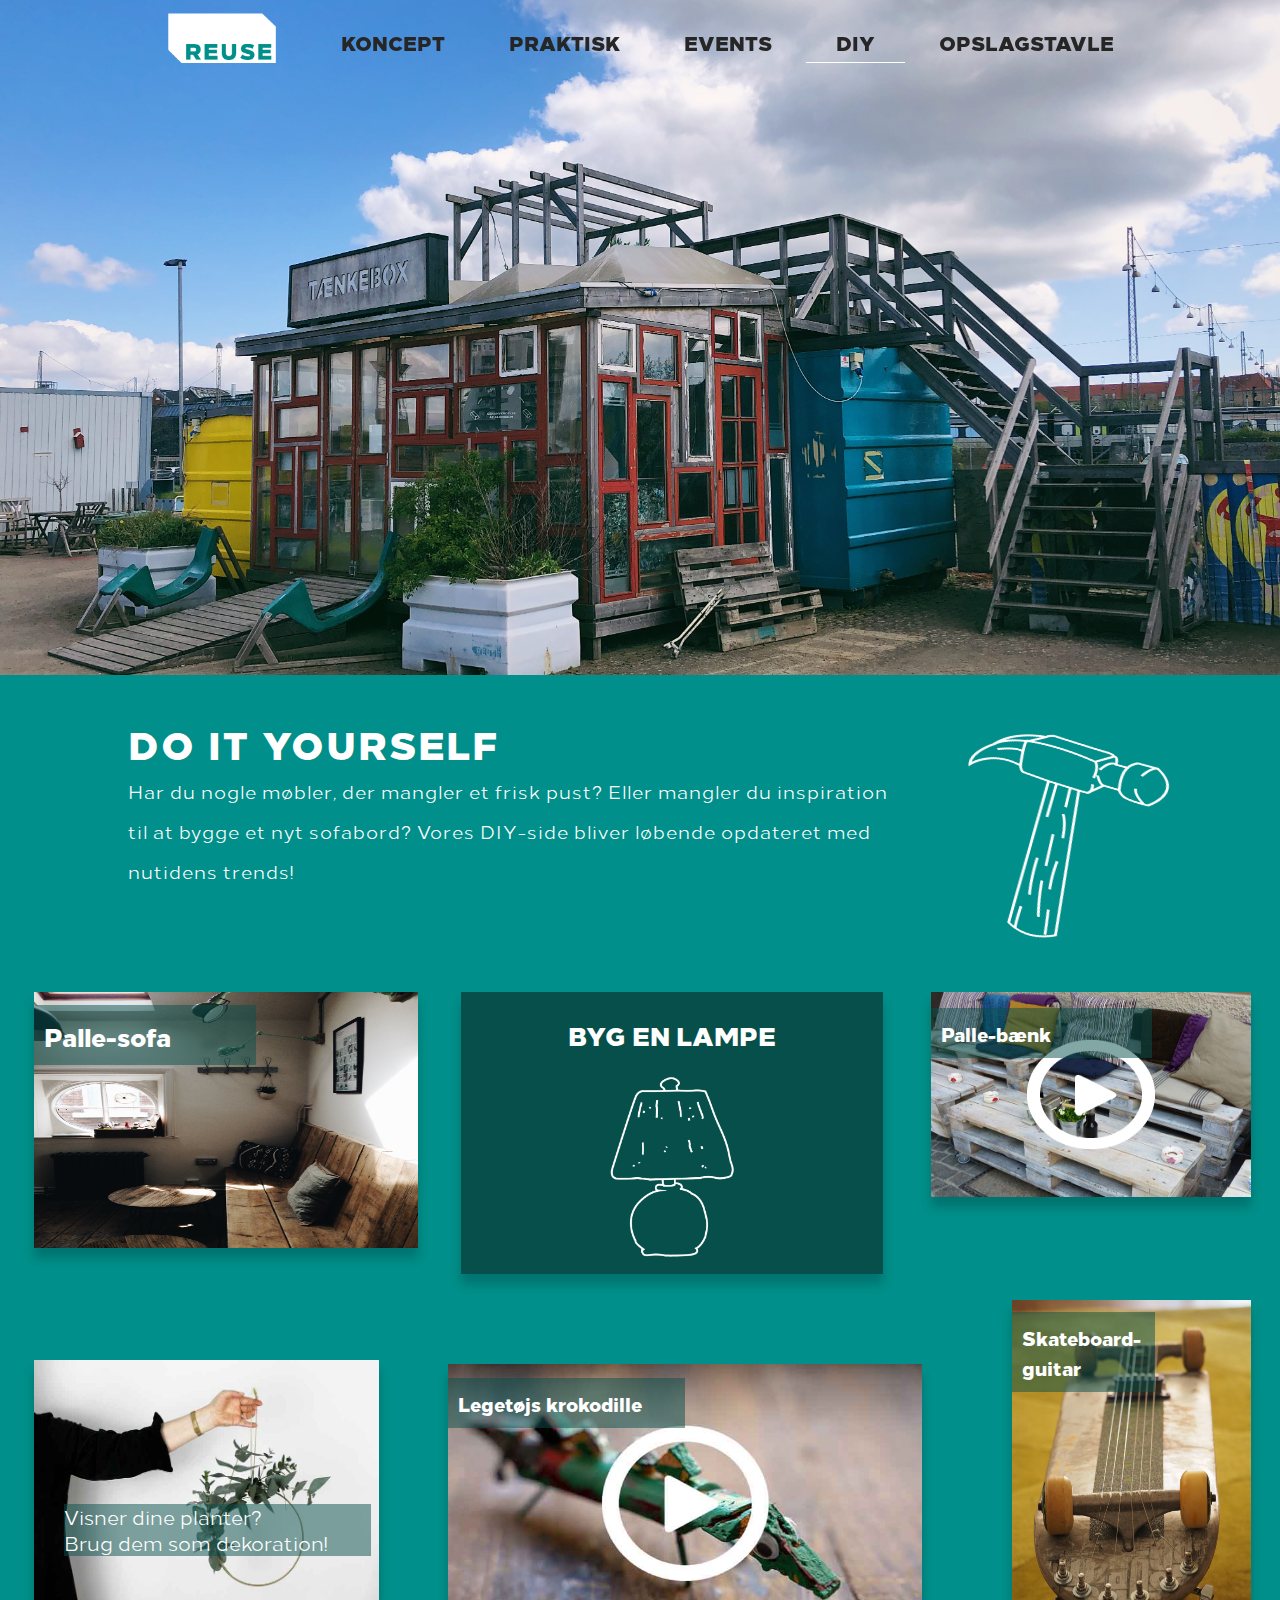
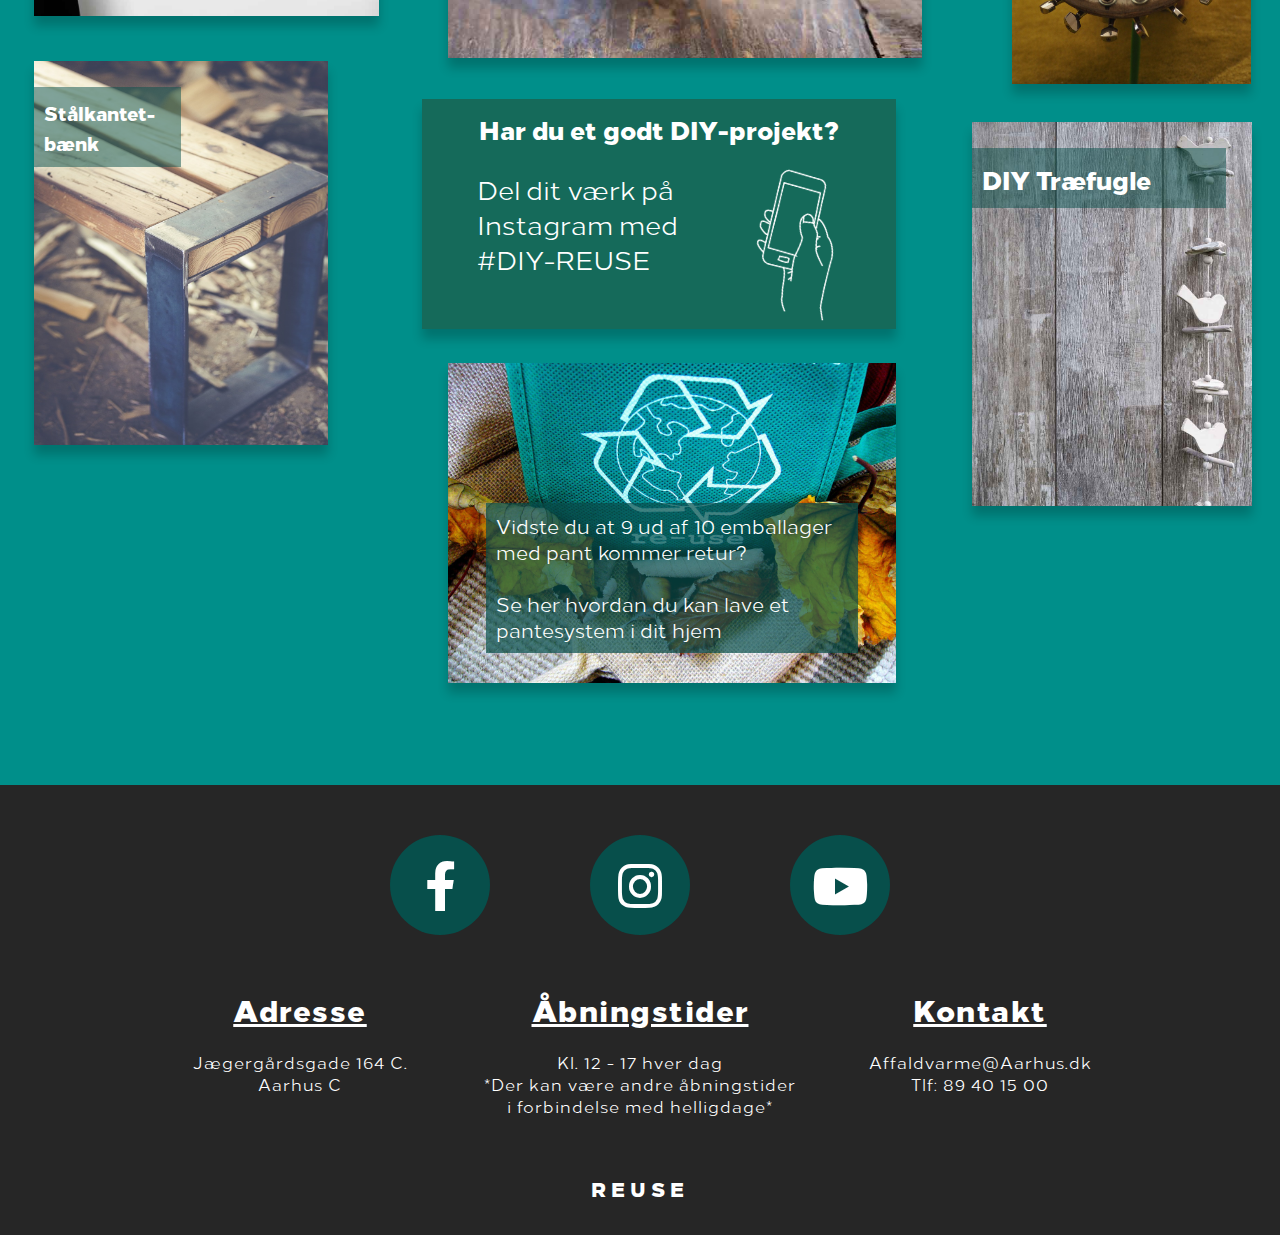
==== diy.html @ d983aa53 "Update" ====
<!DOCTYPE html>
<html lang="en">

<head>
    <meta charset="UTF-8">
    <meta name="viewport" content="width=device-width, initial-scale=1.0">
    <meta name="description" content="Her på siden giver vi dig tips og tricks til, hvordan du kan blive bedre til at genanvende, genbruge og affaldshåndtere.">
    <title>REUSE - Do It Yourself</title>
    <link rel="shortcut icon" href="Billeder/favicon.png" type="image/x-icon">
    <link rel="icon" href="Billeder/favicon.png" type="image/x-icon">
    <link rel="stylesheet" href="CSS/diy-design.css">
    <link rel="stylesheet" href="https://use.fontawesome.com/releases/v5.7.2/css/all.css">
    <script src="https://code.jquery.com/jquery-3.4.1.min.js"></script>
    <script src="Javascript/Javascript.js"></script>
</head>

<body>

    <div class="topnav">
        <a href="index.html" class="active"><img src="Billeder/logo-uden-baggrund.png" alt="REUSE logo"></a>
        <div id="myLinks">
            <a href="koncept.html" style="border-top: 1px solid #fff">Koncept</a>
            <a href="praktisk.html">Praktisk</a>
            <a href="faq.html">FAQ</a>
            <a href="events.html">Events</a>
            <a href="diy.html">DIY</a>
            <a href="opslagstavle.html">Opslagstavle</a>
        </div>
        <a href="javascript:void(0);" class="icon" onclick="myFunction()">
            <i class="fa fa-bars"></i>
        </a>
    </div>

    <div class="section1"></div>

    <header>

        <!------------------------------------Navigationsbar------------------------------------->

        <nav>
            <ul>
                <li><a href="index.html"><img class="lille_logo" src="Billeder/logo-uden-baggrund.png" alt="REUSE logo"></a></li>
                <li><a href="koncept.html" class="tt">Koncept</a>
                <li><a href="praktisk.html" class="tt">Praktisk</a>
                    <ul>
                        <li><a href="praktisk.html">INFORMATION</a></li>
                        <li><a href="faq.html">FAQ</a></li>

                    </ul>
                </li>
                <li><a href="events.html" class="tt">Events</a></li>
                <li><a href="diy.html" class="tt active">DIY</a></li>
                <li><a href="opslagstavle.html" class="tt">Opslagstavle</a></li>
            </ul>
        </nav>
        <!--------------------------------Navigationsbar slut------------------------------------->

    </header>

    <!--------------------------------------- DIY Intro tekst-------------------------------->
    <div class="DIY">
        <div class="DIY_tekst">

            <h1>DO IT YOURSELF</h1>
            <p class="mbt">Har du nogle møbler, der mangler et frisk pust? Eller mangler du inspiration til at bygge et nyt sofabord?
                Vores DIY-side bliver løbende opdateret med nutidens trends!
            </p>
            <br>
            <br>
        </div>
        <img class="hammer-image" src="Billeder/hammer.png" alt="hammer">
    </div>

    <!----------- DIY grid indhold -------->
    <main class="indhold">
        <!-------- sektion 1 / Palle-sofa --------->
        <div class="sek1 plante-div">
            <p class="sofa-t">Palle-sofa</p>
        </div>
        <img class="sek1 skygge" src="Billeder/stue.jpg" alt="Stue med palle-sofa">
        <!------------ sektion 2 / Byg din egen lampe  -------->
        <div class="sek2 skygge">
            <h2 class="lampe">BYG EN LAMPE</h2>
            <img src="Billeder/lampe.png" class="lb" alt="Klik her og læs mere om, hvordan du kan bygge en lampe">
        </div>
        <!---------------- sektion 3 / Palle-bænk -------------------->
        <div class="sek3 plante-div">
            <p class="ude-t">Palle-bænk</p>
        </div>
        <img class="sek3 skygge" src="Billeder/paller-play.jpg" alt="Udendørsbænk af paller">
        <!------------ sektion 4 / Plante dekoration ----------->
        <div class="sek4 plante-div">
            <p class="plante-t">Visner dine planter? <br>
                Brug dem som dekoration!</p>
        </div>
        <img class="sek4 skygge" src="Billeder/planter.jpg" alt="Plantedekoration">
        <!--------------- sektion 5 / Krokdille legetøj ------------>
        <div class="sek5 plante-div">
            <p class="krok-t">Legetøjs krokodille</p>
        </div>
        <img class="sek5 skygge" src="Billeder/krokodille.jpg" alt="Legetøjskrokodille">
        <!-------------- sektion 6 / Skateboard-guitar -------------->
        <div class="plante-div sek6">
            <p class="skate-t">Skateboard-guitar</p>
        </div>
        <img class="sek6 skygge" src="Billeder/skateboard.jpg" alt="Skateboard-guitar">
        <!-------------- sektion 7 / Bænk med stålkant  ----------------->
        <div class="plante-div sek7">
            <p class="baenk-t">Stålkantet-bænk</p>
        </div>
        <img class="sek7 skygge" src="Billeder/baenk.jpg" alt="Bænk med stålkanter">
        <!-------------- sektion 8 / Instagram reklame --------------->
        <div class="sek8 skygge">
            <h3 class="mb_overskrift">Har du et godt DIY-projekt?</h3>
            <p class="mb-t">Del dit værk på<br> Instagram med <br> #DIY-REUSE</p>
            <img src="Billeder/mobil.png" class="mb" alt="Mobiltelefon">
        </div>

        <!-------------------------------- Sektion 9/DIY træfugle --------------------------------->

        <div class="sek9 plante-div">
            <p class="fugle-t">DIY Træfugle</p>
        </div>
        <img class="sek9 skygge" src="Billeder/fugle.jpg" alt="Træfugle">

        <!------------------------------------------ Sektion 10 ----------------------------------->

        <!-------------------- Sektion 11/Trick til bedre affaldssortering ------------------------>
        <div class="sek11 plante-div">
            <p class="recycle-t">Vidste du at 9 ud af 10 emballager med pant kommer retur?<br> <br>
                Se her hvordan du kan lave et pantesystem i dit hjem</p>
        </div>
        <img class="sek11 skygge" src="Billeder/recycle-billede.jpg" alt="Recycle billede">

        <!------------------------------------------ Sektion 12 ----------------------------------->

    </main>


    <!-----------------------------------------Footer------------------------------------->

    <footer>

        <div class="some">
            <div>
                <a href="https://www.facebook.com/ReUseAarhus/"><i class="fab fa-facebook-f"></i></a>
            </div>

            <div>
                <a href="https://www.instagram.com/explore/locations/720612896/reuse-aarhus/"><i class="fab fa-instagram"></i></a>
            </div>

            <div>
                <a href="https://www.youtube.com/user/aakvideosite"><i class="fab fa-youtube"></i></a>
            </div>
        </div>

        <div class="info">
            <div>
                <h2>Adresse</h2>
                <p>Jægergårdsgade 164 C.</p>
                <p>Aarhus C</p>
            </div>
            <div>
                <h2>Åbningstider</h2>
                <p>Kl. 12 - 17 hver dag</p>
                <p>*Der kan være andre åbningstider i forbindelse med helligdage*</p>
            </div>
            <div>
                <h2>Kontakt</h2>
                <p>Affaldvarme@Aarhus.dk</p>
                <p>Tlf: 89 40 15 00</p>
            </div>

        </div>

        <div class="copyright">
            <p>REUSE</p>
        </div>

    </footer>

    <!-----------------------------------Footer slut------------------------------------->

</body>

</html>
---- CSS/diy-design.css ----
* {
    margin: 0;
    padding: 0;
}


@font-face {
    font-family: 'Overskrift';
    src: url('../Fonts/Loew-Heavy.otf') format('opentype');
}

@font-face {
    font-family: 'Tekst';
    src: url('../Fonts/Loew-Regular.otf') format('opentype');
}

/* Keyframes */

@keyframes fadein {
    from {
        opacity: 0;
    }

    to {
        opacity: 1;
    }
}

@-moz-keyframes fadein {

    /* Firefox */
    from {
        opacity: 0;
    }

    to {
        opacity: 1;
    }
}

@-webkit-keyframes fadein {

    /* Safari and Chrome */
    from {
        opacity: 0;
    }

    to {
        opacity: 1;
    }
}

@-o-keyframes fadein {

    /* Opera */
    from {
        opacity: 0;
    }

    to {
        opacity: 1;
    }
}

body {
    height: 100%;
    max-width: 100%;
}

/*------------- Navigations styling slut ----------------- */

.topnav {
    overflow: hidden;
    background-color: rgba(0, 0, 0, .8);
    position: fixed;
    display: none;
    width: 100%;
    top: 0;
    left: 0;
}

.topnav a img {
    width: 120px;
}

.topnav #myLinks {
    display: none;
    text-transform: uppercase;
}

.topnav #myLinks a {
    text-align: center;
    padding: 15px;
    border-bottom: 1px solid #fff;
}

.topnav a {
    color: white;
    padding: 10px 16px;
    text-decoration: none;
    font-size: 20px;
    display: block;
    font-family: overskrift;
}

.topnav a.icon {
    display: block;
    position: absolute;
    font-size: 40px;
    right: 0;
    top: 0;
    border-bottom: none;
}

.topnav div a:hover {
    background-color: #074f4b;
}

.active {
    background-color: rgba(0, 0, 0, .0);
    color: white;
}

nav {
    position: fixed;
    justify-content: center;
    display: flex;
    top: 0;
    left: 0;
    width: 100%;
    transition: .8s;
    z-index: 999999;

    animation: fadein 2s;
    -moz-animation: fadein 2s;
    /* Firefox */
    -webkit-animation: fadein 2s;
    /* Safari and Chrome */
    -o-animation: fadein 2s;
    /* Opera */
}

/*------------- Navigations styling slut ----------------- */

/*------------- Navigations styling med scroll effekt ----------------- */

nav.menu_baggrund {
    background: rgba(0, 0, 0, .8);
    padding: 5px 0px;
}


nav.menu_baggrund ul li a {
    color: white;
}

nav ul {

    display: flex;
    flex-wrap: wrap;
}

nav ul li {
    list-style: none;
    padding: 2px;
}

nav ul li .tt {
    font-size: 20px;
    line-height: 80px;
    color: #262626;
    padding: 5px 30px;
    text-decoration: none;
    text-transform: uppercase;
    transition: .5s;
    font-family: Overskrift;
}

nav ul li img {
    line-height: 20px;
}

nav.menu_baggrund nav ul li a {
    color: #fff;
}

nav ul li .tt.active {
    border-bottom: 1px solid #fff;
}

nav ul li .tt:hover {

    color: #fff;
    background: rgba(0, 0, 0, .8);
    transition: 1s;
    border-radius: 0px 15px 0px 15px;
}

nav.menu_baggrund ul li .tt.active,
nav.menu_baggrund ul li .tt:hover {
    color: #fff;
    background: #008f8a;
    transition: 1s;
    border-radius: 0px 15px 0px 15px;
    border: 1px solid #fff;
}

nav.menu_baggrund ul li img {
    margin-bottom: -100px;
}

.lille_logo {
    width: 110px;
    padding: 10px 30px;
    transition: 0.8s;

}

.lille_logo:hover {
    cursor: pointer;
    transform: scale(1.05);
}

nav ul li ul {
    position: absolute;
    left: 1%;
    display: none;
    background: rgba(0, 0, 0, .8);
    margin-top: -18px;
    font-size: 12px;
    width: 98.5%;
    color: #fff;
}

nav ul li ul li {
    text-align: center;
    padding: 5px;
    color: #fff;
    transition: 0.5s;
}

nav ul li ul li a {
    color: #fff;
    font-family: Overskrift;
    text-decoration: none;
    display: block;
}

nav ul li:hover > ul,
nav ul li ul:hover {
    position: relative;
    display: block;
    color: #fff;
}

nav ul li ul li:hover {
    background-color: rgba(0, 0, 0, .5);
}

nav.menu_baggrund ul li ul {
    background-color: rgb(0, 143, 138);
    left: 1%;
    margin-top: -18px;
    font-size: 15px;
    width: 98.5%;
    color: #fff;
}

nav.menu_baggrund ul li ul li:hover {
    background-color: rgba(0, 0, 0, .5);
}

/*------------- Navigations styling med scroll effekt slut----------------- */

/*---------------------Indhold------------------------*/

body {
    overflow-x: hidden;
}

.section1 {
    background: url(../Billeder/taenke-boks.JPG);
    background-repeat: no-repeat;
    background-size: cover;
    background-position: 50% 30%;
    width: 100%;
    height: 75vh;
}

h1 {
    font-family: Overskrift;
    color: white;
    font-size: 4vw;
    margin-top: 5%;
}

h2 {
    font-family: Overskrift;
}

.hammer-image {
    position: absolute;
    z-index: 300;
    width: 200px;
    height: 200px;
    right: 10%;
    top: 20%;
    transform: rotate(15deg);
}

.DIY {
    width: 100%;
    z-index: 1000;
    padding-bottom: 5%;
    position: relative;
    background-color: #008f8a;
    overflow: hidden;

}

.DIY_tekst {
    position: relative;
    max-width: 60%;
    top: 10%;
    left: 10%;
}

.DIY h1 {
    color: #fff;
    font-family: overskrift;
    font-size: 3vw;
    letter-spacing: 2px;
}

.DIY p {
    color: #fff;
    letter-spacing: 1px;
    font-size: 18px;
    font-family: Tekst;
    line-height: 40px;
}

/*--------------------------GRID INDHOLD ----------------------*/

.indhold {
    display: grid;
    grid-template-rows: auto auto auto auto;
    grid-template-columns: 1fr 1fr 1fr;
    grid-template-areas:
        "sek1 sek2 sek3"
        "sek4 sek5 sek6"
        "sek7 sek8 sek9"
        "sek10 sek11 sek12";
    width: 100%;
    background-color: #008f8a;
}

.sek1:hover {
    transform: scale(1.02);
}

.sek2:hover {
    transform: scale(1.02);
}

.sek3:hover {
    transform: scale(1.02);
}

.sek4:hover {
    transform: scale(1.02);
}

.sek5:hover {
    transform: scale(1.02);
}

.sek6:hover {
    transform: scale(1.02);
}

.sek7:hover {
    transform: scale(1.02);
}

.sek8:hover {
    transform: scale(1.02);
}

.sek9:hover {
    transform: scale(1.02);
}

.sek10:hover {
    transform: scale(1.02);
}

.sek11:hover {
    transform: scale(1.02);
}

.sek12:hover {
    transform: scale(1.02);
}


/* ----------- Sektion 1 / Palle-sofa ----------*/
.sek1 {
    grid-area: sek1;
    width: 30vw;
    max-width: 100%;
    height: 20vw;
    margin-left: 7.5%;
    transition: .5s;
}

/* -------------- Sektion 2 / Byg din egen lampe ------------*/
.sek2 {
    grid-area: sek2;
    width: 33vw;
    max-width: 100%;
    height: 22vw;
    margin-left: 2.5%;
    background-color: #074f4b;
    transition: .5s;
}

.lampe {
    text-align: center;
    color: white;
    margin-top: 5%;
    margin-bottom: 5%;
    font-size: 2vw;
}

.lb {
    display: block;
    width: 10vw;
    max-width: 100%;
    margin: auto;
}

/* -------------- Sektion 3 / Palle-bænk --------------*/
.sek3 {
    grid-area: sek3;
    width: 25vw;
    margin-left: -7.5%;
    max-width: 100%;
    height: 16vw;
    transition: .5s;
}

/* --------------- Sektion 4 / Plante dekoration-------------*/
.sek4 {
    grid-area: sek4;
    width: 27vw;
    max-width: 100%;
    height: 20vw;
    margin-top: 5%;
    margin-left: 7.5%;
    transition: .5s;
}

.plante-div {
    color: white;
    z-index: 800;
    max-width: 100%;
    margin-top: 7vw;
    margin-left: 5vw;
    font-size: 1.5vw;
    font-family: Tekst;
}

.plante-t {
    margin-top: 6vw;
    margin-right: 3vw;
    background-color: rgb(7, 79, 75, 0.5);
    font-size: 1.5vw;
}

/* ------------- Sektion 5 / Krokodille ---------*/
.sek5 {
    grid-area: sek5;
    width: 37vw;
    max-width: 100%;
    height: 23vw;
    margin-top: 5%;
    margin-left: 0;
    transition: .5s;
}

/* --------------- Sektion 6 / Skateboard-guitar ----*/
.sek6 {
    grid-area: sek6;
    width: 18.7vw;
    height: 30vw;
    max-width: 100%;
    margin-top: -10%;
    margin-left: 13.5%;
    transition: .5s;
}

/* ----------- Sektion 7 / Bænk med stålkant --------*/
.sek7 {
    grid-area: sek7;
    width: 23vw;
    max-width: 100%;
    height: 30vw;
    margin-top: -5%;
    margin-left: 7.5%;
    margin-right: 10%;
    transition: .5s;
}

/* ------------- Sektion 8 / Instagram reklame -------*/
.sek8 {
    grid-area: sek8;
    width: 37vw;
    max-width: 100%;
    height: 18vw;
    margin-top: 3%;
    margin-left: -5%;
    background-color: #156A5A;
    transition: .5s;
}

.mb_overskrift {
    font-family: Overskrift;
    text-align: center;
    color: white;
    margin-top: 2%;
    margin-bottom: 5%;
    font-size: 2vw;
}

.mbt {
    font-family: Tekst;
    color: white;
    font-size: 2vw;
    margin-left: 0;
}

.mb-t {
    font-family: Tekst;
    color: white;
    font-size: 2vw;
    margin-left: 11.5%;
}

.mb {
    display: block;
    transform: rotate(15deg);
    width: 7vw;
    max-width: 100%;
    margin-top: -22%;
    margin-left: 70%;
}

/* ------------ Sektion 9 / DIY træfugle ----------*/
.sek9 {
    grid-area: sek9;
    width: 21.9vw;
    max-width: 100%;
    height: 30vw;
    margin-top: 10%;
    margin-left: 3%;
    transition: .5s;
}

.fugle-t {
    margin-top: 2vw;
    margin-left: 0;
    margin-right: 2vw;
    padding: 10px;
    background-color: rgb(7, 79, 75, 0.5);
    font-size: 2vw;
    font-family: Overskrift;
}

/* ----------- Sektion 10 ----------- */
.sek10 {
    grid-area: sek10;
    width: 20vw;
    max-width: 100%;
    height: 20vw;
    margin-left: 5%;
    transition: .5s;
}

/* ------------ Sektion 11 / Tricks til affaldssortering --*/
.sek11 {
    grid-area: sek11;
    width: 35vw;
    max-width: 100%;
    height: 25vw;
    margin-bottom: 20%;
    margin-top: -28%;
    transition: .5s;
}

.recycle-t {
    margin-top: 11vw;
    margin-left: -2vw;
    margin-right: 8vw;
    padding: 10px;
    background-color: rgb(7, 79, 75, 0.7);
    font-size: 1.5vw;
    font-family: Tekst;
}

/*--- Sektioner slut ----*/

.skygge {
    box-shadow: 0 10px 10px rgba(0.2, 0.2, 0.2, 0.2);
}

/* -------- Tekstbokse på billeder ----*/
.sofa-t {
    margin-top: -20%;
    margin-right: 50%;
    margin-left: -7.9%;
    padding: 10px;
    background-color: rgb(7, 79, 75, 0.5);
    font-size: 2vw;
    font-family: Overskrift;
}

.ude-t {
    margin-top: -23%;
    margin-right: 60%;
    margin-left: -29%;
    padding: 10px;
    background-color: rgb(7, 79, 75, 0.5);
    font-size: 1.5vw;
    font-family: Overskrift;
}

.skate-t {
    margin-top: 5%;
    margin-right: 40%;
    margin-left: 0%;
    padding: 10px;
    background-color: rgb(7, 79, 75, 0.5);
    font-size: 1.5vw;
    font-family: Overskrift;
}

.krok-t {
    margin-top: 3%;
    margin-right: 50%;
    margin-left: 0%;
    padding: 10px;
    background-color: rgb(7, 79, 75, 0.5);
    font-size: 1.5vw;
    font-family: Overskrift;
}

.baenk-t {
    margin-top: 2vw;
    margin-right: 50%;
    margin-left: 0%;
    padding: 10px;
    background-color: rgb(7, 79, 75, 0.5);
    font-size: 1.5vw;
    font-family: Overskrift;
}

/* -------- Tekstbokse på billeder slut ----*/


/*-----------------------------FOOTER--------------------------------*/


footer {
    min-height: 450px;
    background-color: #262626;
    color: #fff;
    width: 100%;
    font-family: tekst;
}

.some {
    display: flex;
    flex-wrap: wrap;
    justify-content: center;
}

.some div {
    display: flex;
    background-color: #074f4b;
    border-radius: 50%;
    height: 100px;
    width: 100px;
    justify-content: center;
    margin: 50px;
}

.some a {
    position: relative;
    top: 15%;
    text-decoration: none;
    color: #262626;
    font-size: 50px;
}

.some i {
    color: #fff;
}

.info {
    display: flex;
    flex-wrap: wrap;
    justify-content: center;
    text-align: center;
    padding-bottom: 50px;
}

.info div {
    width: 320px;
    margin-left: 10px;
    margin-right: 10px;
}

.info h2 {
    letter-spacing: 1.5px;
    font-size: 30px;
    font-family: Overskrift;
    margin-bottom: 20px;
    text-decoration: underline;
}

.info p {
    letter-spacing: 1px;
}

.copyright {
    text-align: center;
    font-family: Overskrift;
    font-size: 20px;
    padding: 5px;
    letter-spacing: 5px;
}

/*-------------------------------------------MEDIA QUERY-----------------------------------*/

@media (max-width: 1010px) {

    nav {
        display: none;
    }

    .topnav {
        display: block;
        z-index: 999999;
    }

    .hammer-image {
        position: absolute;
        z-index: 300;
        width: 200px;
        height: 200px;
        right: 5%;
        top: 20%;
        transform: rotate(15deg);
    }
}


/* ------------------- MEDIA QUARIES -----------------*/

/* ------------- Mobil version ------------- */
@media only screen and (max-width: 650px) {

    html {
        overflow-x: hidden;
    }

    .section1 {
        height: 300px;
    }

    .hammer-image {
        display: none;
    }

    .DIY {
        width: 100%;
        z-index: 1000;
        padding-bottom: 0%;
        position: relative;
        background-color: #008f8a;
        overflow: hidden;

    }

    .DIY_tekst {
        position: relative;
        max-width: 100%;
        top: 0%;
        left: 0%;
        padding: 20px;
    }

    .DIY h1 {
        font-family: Overskrift;
        color: white;
        font-size: 5vw;
    }

    .DIY p {
        color: #fff;
        margin-left: 0;
        letter-spacing: 1px;
        font-size: 15px;
        font-family: Tekst;
        text-align: left;
        line-height: 20px;
    }

    .hammer-image {
        position: absolute;
        z-index: 300;
        width: 70px;
        height: 90px;
        right: 15%;
        top: 15%;
        transform: rotate(15deg);
    }

    /* ---------- Grid ----------- */
    .indhold {
        display: grid;
        grid-template-rows: auto auto auto auto auto auto auto auto auto auto auto auto;
        grid-template-columns: 1fr;
        grid-template-areas:
            "sek1"
            "sek2"
            "sek3"
            "sek4"
            "sek5"
            "sek6"
            "sek7"
            "sek8"
            "sek9"
            "sek10"
            "sek11"
            "sek12";
        width: 115%;
        background-color: black;
    }

    /* ------ Sektion 1 / Palle-sofa ------*/
    .sek1 {
        margin-top: 2%;
        margin-left: -10%;
        grid-area: sek1;
        width: 100%;
        height: 300px;
        margin-bottom: 0;
        ;
    }

    .sofa-t {
        margin-top: 8%;
        margin-right: 50%;
        margin-left: 9%;
        padding: 10px;
        background-color: rgb(7, 79, 75, 0.5);
        font-size: 25px;
        font-family: Overskrift;
    }

    .sek2 {
        display: none;
    }

    .ude-t {
        margin-top: 8%;
        margin-right: 50%;
        margin-left: -5%;
        padding: 10px;
        background-color: rgb(7, 79, 75, 0.5);
        font-size: 25px;
        font-family: Overskrift;
    }

    /* -------- Sektion 3 / Udendørs pallebænk ----- */
    .sek3 {
        margin-top: 2%;
        grid-area: sek3;
        width: 100%;
        height: 300px;
    }

    /* --------- Sektion 4 / Plantedekoration ------*/
    .sek4 {
        grid-area: sek4;
        margin-left: -10%;
        width: 110%;
        height: 300px;
        margin-top: 2%;
    }

    .plante-div {
        color: white;
        z-index: 800;
        margin-top: 0vw;
        font-family: Tekst;
    }

    .plante-t {
        margin-top: 8%;
        margin-right: 50%;
        margin-left: 10%;
        padding: 10px;
        background-color: rgb(7, 79, 75, 0.5);
        font-size: 15px;
        font-family: tekst;
    }

    /* ------ Sektion 5 / krokodille ------ */
    .sek5 {
        grid-area: sek5;
        margin-left: 0;
        width: 100%;
        height: 300px;
        margin-top: 2%;
    }

    .krok-t {
        margin-top: 8%;
        margin-right: 60%;
        margin-left: 0;
        padding: 10px;
        background-color: rgb(7, 79, 75, 0.5);
        font-size: 25px;
        font-family: Overskrift;
    }

    /* ------ Sektion 6 / Skateboard-guitar -----*/
    .sek6 {
        grid-area: sek6;
        margin-left: 0;
        width: 100%;
        height: 400px;
        margin-top: 2%;
    }

    .skate-t {
        margin-top: 8%;
        margin-right: 60%;
        margin-left: 0;
        padding: 10px;
        background-color: rgb(7, 79, 75, 0.5);
        font-size: 25px;
        font-family: Overskrift;
    }

    /* ----- Sektion 7 / bænk med stålkant --- */
    .sek7 {
        grid-area: sek7;
        margin-left: 0;
        width: 100%;
        height: 400px;
        margin-top: 2%;
    }

    .baenk-t {
        margin-top: 8%;
        margin-right: 60%;
        margin-left: 0;
        padding: 10px;
        background-color: rgb(7, 79, 75, 0.5);
        font-size: 25px;
        font-family: Overskrift;
    }

    /* -------- Sektion 8 / Instagram reklame -------- */
    .sek8 {
        grid-area: sek8;
        margin-left: 0;
        width: 100%;
        height: 160px;
        margin-top: 2%;
        background-color: #156A5A;
    }

    .mb_overskrift {
        font-family: Overskrift;
        text-align: center;
        color: white;
        margin-top: 2%;
        margin-bottom: 5%;
        margin-right: 14%;
        font-size: 20px;
    }

    .mbt {
        font-family: Tekst;
        color: white;
        font-size: 20px;
        text-align: center;
        margin-left: -25%;
    }

    .mb-t {
        width: 60%;
        font-size: 20px;
        text-align: center;
        margin-right: 220px;
    }

    .mb {
        display: block;
        transform: rotate(15deg);
        width: 60px;
        margin-top: -23vw;
        margin-left: 70%;
    }

    /* -------- Sektion 9 / DIY Træfugle ---------- */
    .sek9 {
        grid-area: sek9;
        margin-left: 0;
        width: 100%;
        height: 400px;
        margin-top: 2%;
    }

    .fugle-t {
        margin-top: 9vw;
        margin-right: 32%;
        padding: 10px;
        background-color: rgb(7, 79, 75, 0.5);
        font-size: 25px;
        font-family: Overskrift;
    }

    /* ---------- Sektion 10 ------ */
    .sek10 {
        grid-area: sek10;
        width: 20vw;
        height: 20vw;
        margin-left: 5%;
    }

    /* -------- Sektion 11 / Affaldssortering ------ */
    .sek11 {
        grid-area: sek11;
        margin-left: -10%;
        width: 110%;
        height: 300px;
        margin-top: 2%;
        margin-bottom: 0;
    }

    .recycle-t {
        margin-top: 9vw;
        margin-right: 8vw;
        margin-left: 13%;
        padding: 10px;
        background-color: rgb(7, 79, 75, 0.7);
        font-size: 15px;
        font-family: Tekst;
    }

    /* --------- Sektion 12 --------- */
    .sek12 {
        grid-area: sek12;
        width: 20vw;
        height: 20vw;
        margin-left: 5%;
    }

    /* ---- Footer ------*/
    .some {
        display: flex;
        flex-wrap: nowrap;
        justify-content: center;
    }

    .some a {
        position: relative;
        top: 0;
        text-decoration: none;
        color: #262626;
        font-size: 35px;
    }

    .some div {
        display: flex;
        background-color: #074f4b;
        border-radius: 50%;
        height: 50px;
        width: 50px;
        justify-content: center;
        margin: 15px;
        margin-top: 80px;

    }

}
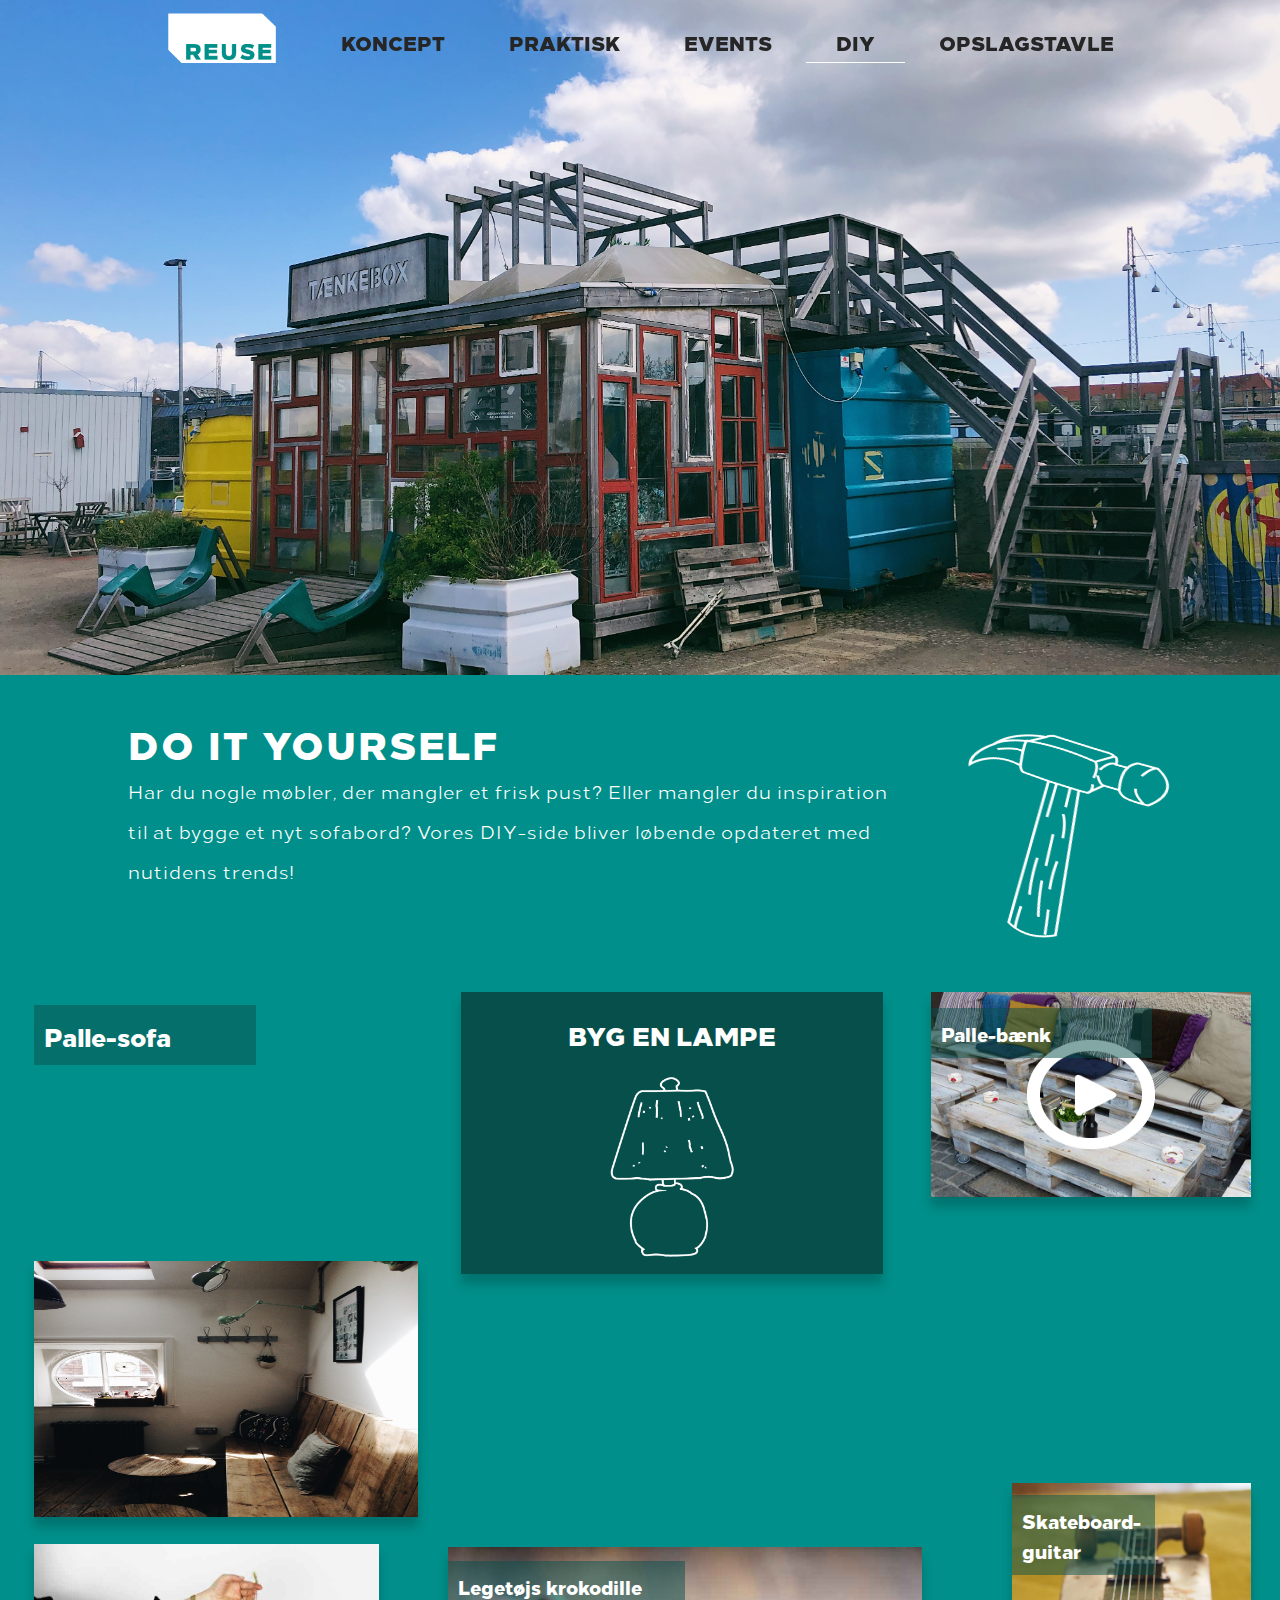
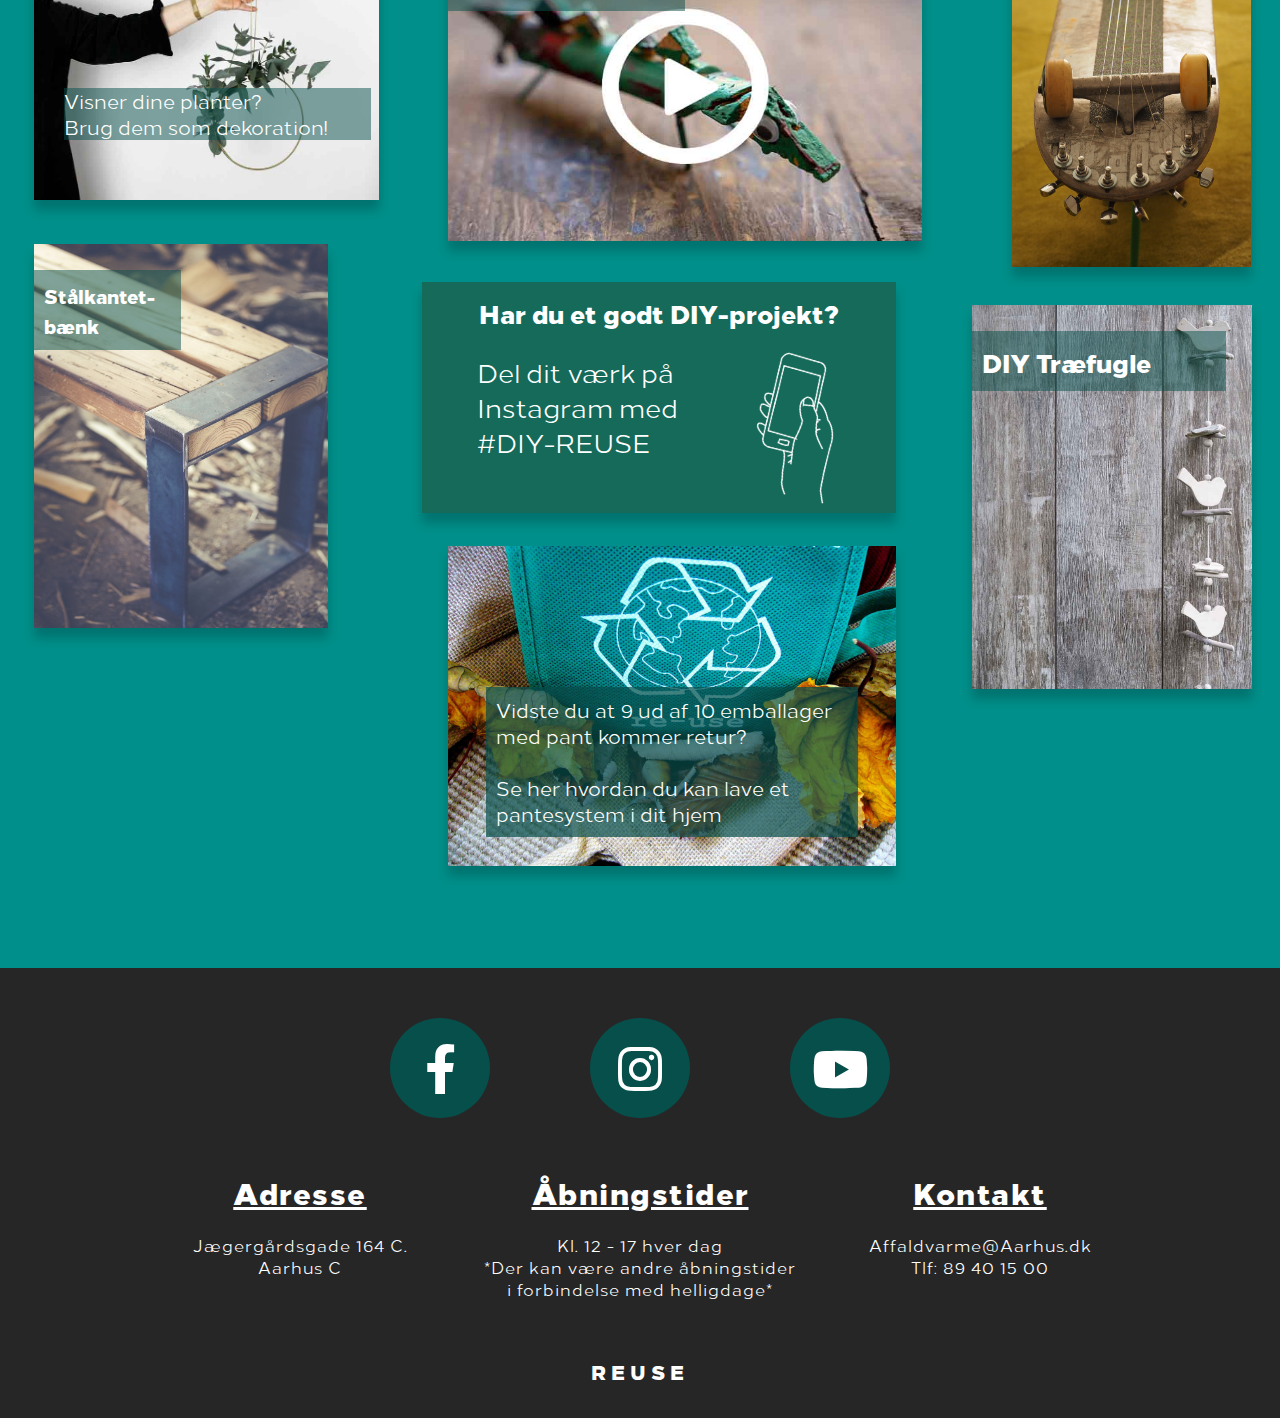
==== commit 2728e312: "DIY-undersider" ====
--- a/diy.html
+++ b/diy.html
@@ -74,10 +74,12 @@
     <!----------- DIY grid indhold -------->
     <main class="indhold">
         <!-------- sektion 1 / Palle-sofa --------->
-        <div class="sek1 plante-div">
+     <a href="pallesofa.html"> <div class="sek1 plante-div">
             <p class="sofa-t">Palle-sofa</p>
-        </div>
+        </div> 
         <img class="sek1 skygge" src="Billeder/stue.jpg" alt="Stue med palle-sofa">
+        </a>
+      
         <!------------ sektion 2 / Byg din egen lampe  -------->
         <div class="sek2 skygge">
             <h2 class="lampe">BYG EN LAMPE</h2>
--- a/CSS/diy-design.css
+++ b/CSS/diy-design.css
@@ -341,7 +341,7 @@
 }
 
 /*--------------------------GRID INDHOLD ----------------------*/
-
+a {text-decoration: none;}
 .indhold {
     display: grid;
     grid-template-rows: auto auto auto auto;
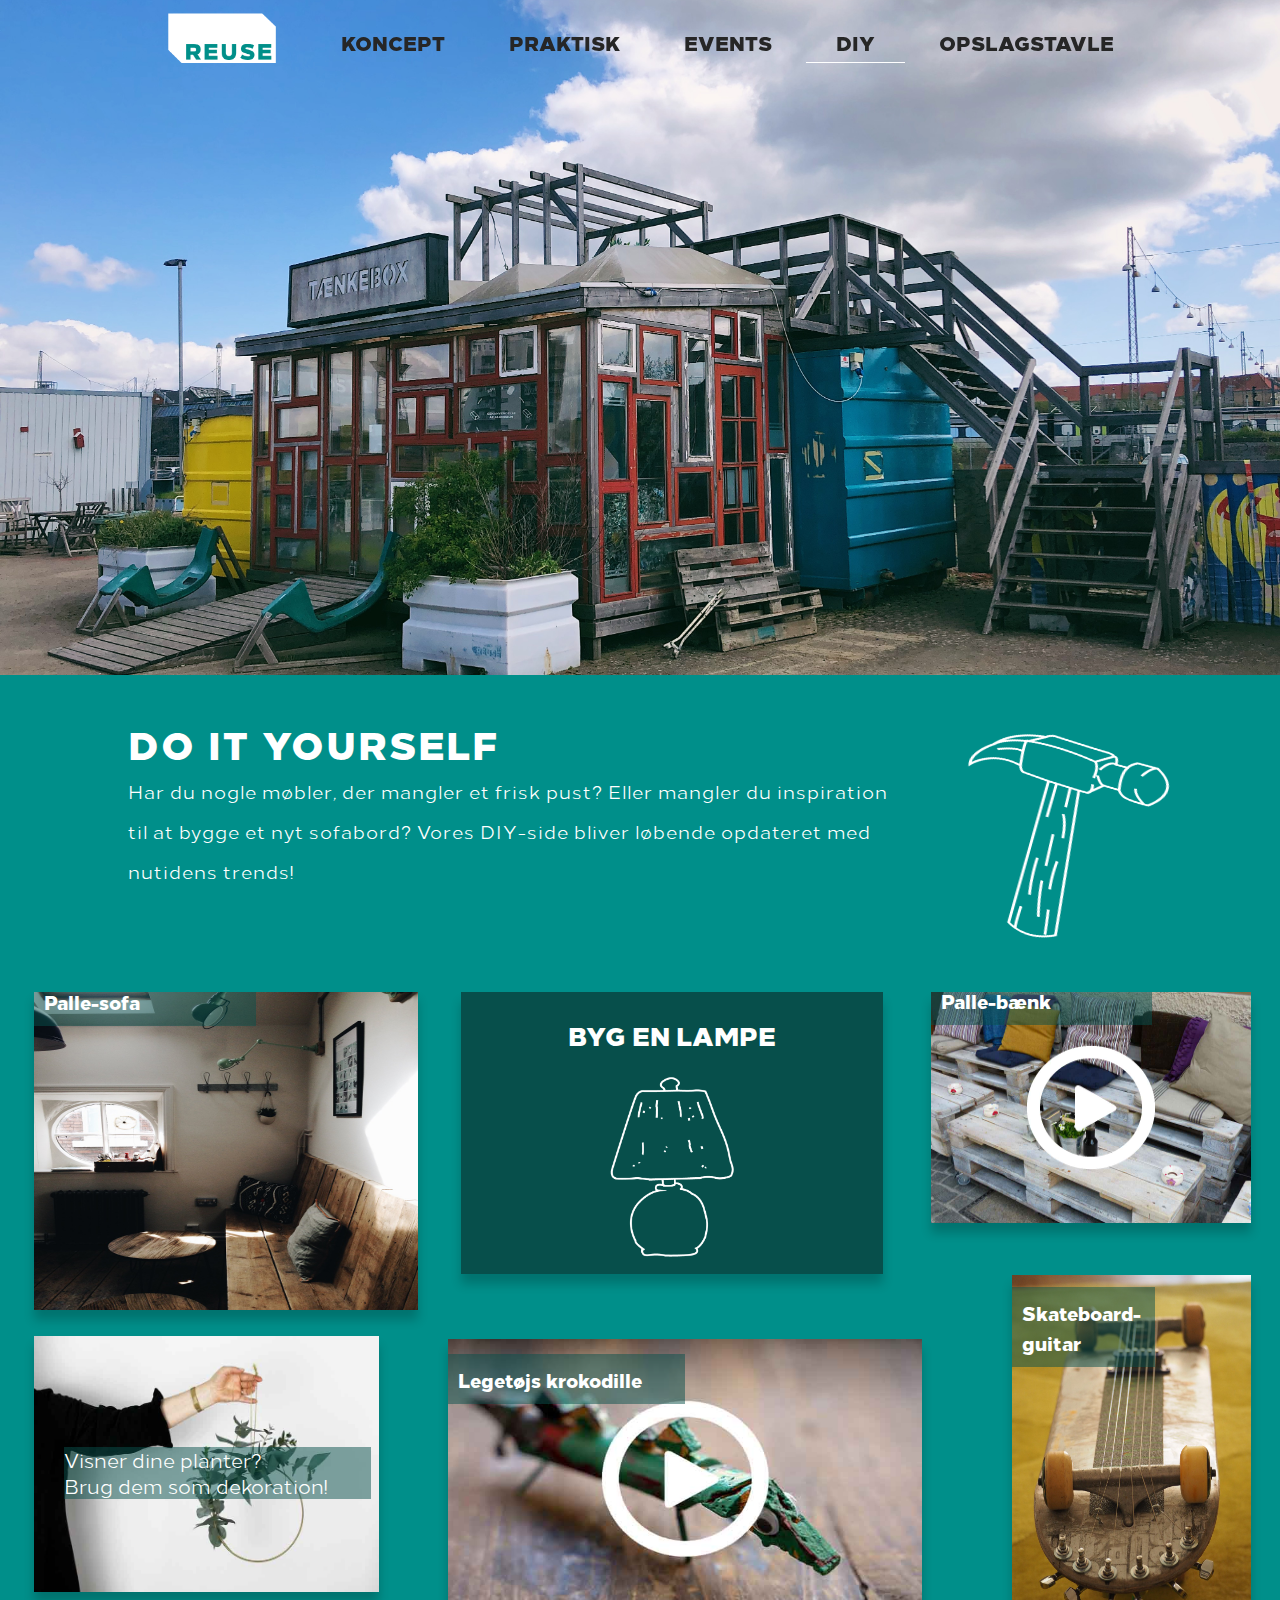
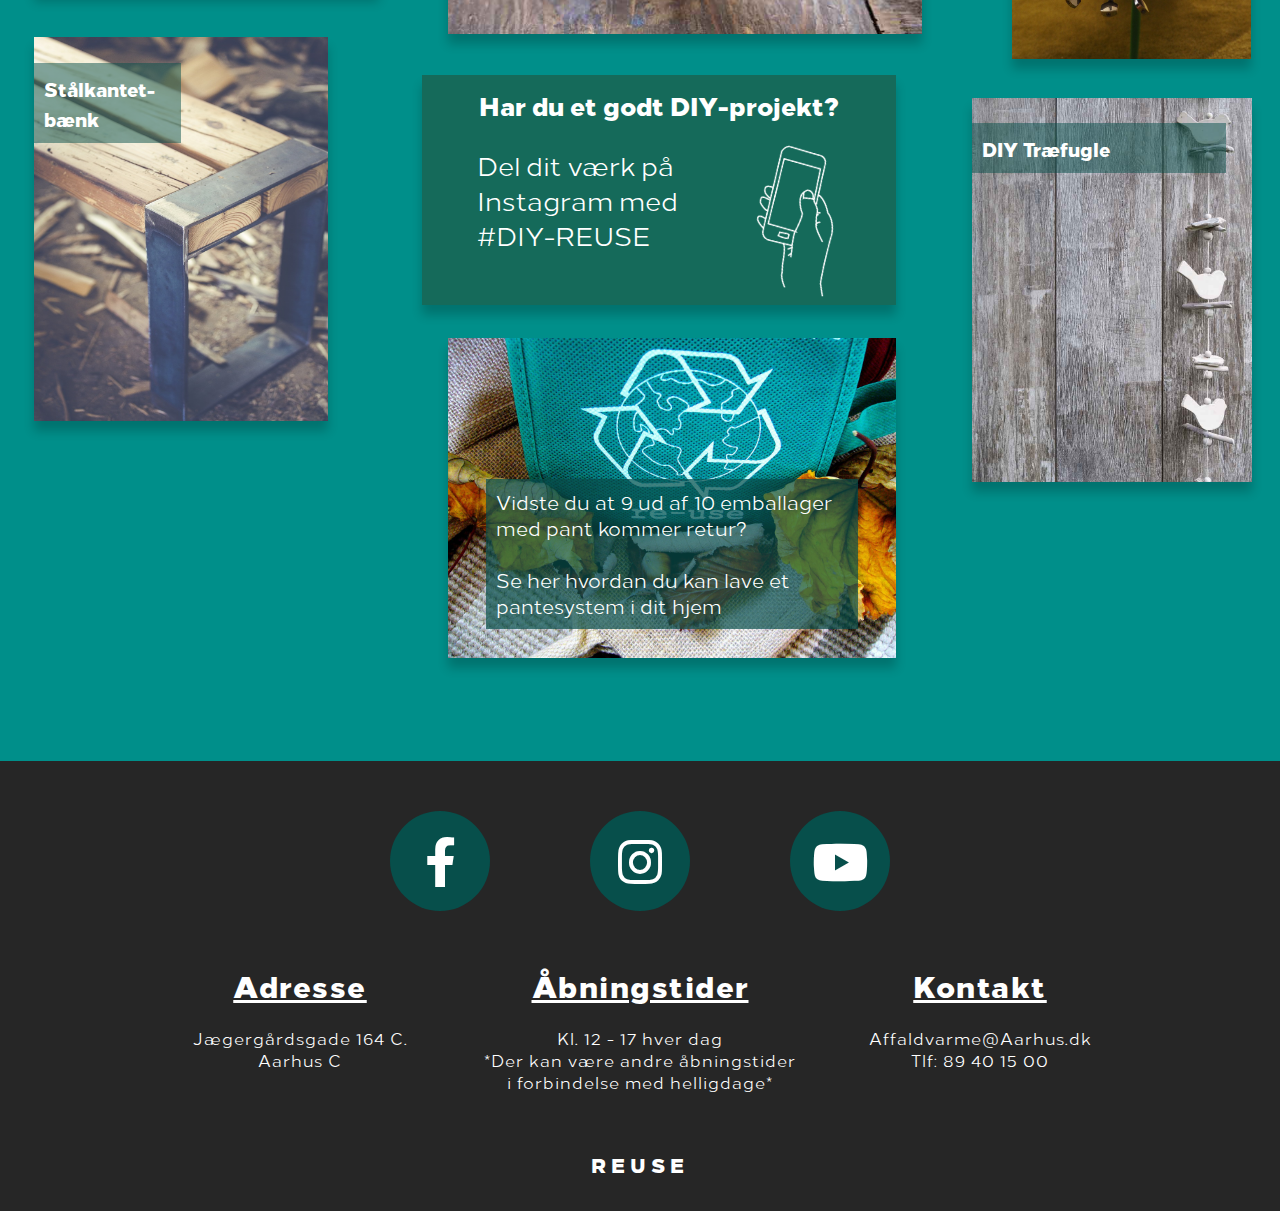
==== commit de46ba98: "kan ikke. DIY. Slut" ====
--- a/diy.html
+++ b/diy.html
@@ -4,7 +4,8 @@
 <head>
     <meta charset="UTF-8">
     <meta name="viewport" content="width=device-width, initial-scale=1.0">
-    <meta name="description" content="Her på siden giver vi dig tips og tricks til, hvordan du kan blive bedre til at genanvende, genbruge og affaldshåndtere.">
+    <meta name="description"
+        content="Her på siden giver vi dig tips og tricks til, hvordan du kan blive bedre til at genanvende, genbruge og affaldshåndtere.">
     <title>REUSE - Do It Yourself</title>
     <link rel="shortcut icon" href="Billeder/favicon.png" type="image/x-icon">
     <link rel="icon" href="Billeder/favicon.png" type="image/x-icon">
@@ -39,7 +40,8 @@
 
         <nav>
             <ul>
-                <li><a href="index.html"><img class="lille_logo" src="Billeder/logo-uden-baggrund.png" alt="REUSE logo"></a></li>
+                <li><a href="index.html"><img class="lille_logo" src="Billeder/logo-uden-baggrund.png"
+                            alt="REUSE logo"></a></li>
                 <li><a href="koncept.html" class="tt">Koncept</a>
                 <li><a href="praktisk.html" class="tt">Praktisk</a>
                     <ul>
@@ -62,7 +64,8 @@
         <div class="DIY_tekst">
 
             <h1>DO IT YOURSELF</h1>
-            <p class="mbt">Har du nogle møbler, der mangler et frisk pust? Eller mangler du inspiration til at bygge et nyt sofabord?
+            <p class="mbt">Har du nogle møbler, der mangler et frisk pust? Eller mangler du inspiration til at bygge et
+                nyt sofabord?
                 Vores DIY-side bliver løbende opdateret med nutidens trends!
             </p>
             <br>
@@ -74,19 +77,24 @@
     <!----------- DIY grid indhold -------->
     <main class="indhold">
         <!-------- sektion 1 / Palle-sofa --------->
-     <a href="pallesofa.html"> <div class="sek1 plante-div">
-            <p class="sofa-t">Palle-sofa</p>
-        </div> 
-        <img class="sek1 skygge" src="Billeder/stue.jpg" alt="Stue med palle-sofa">
+          <a href="pallesofa.html">  <div class="sek1 plante-div">
+                <p class="sofa-t">Palle-sofa</p>
+            </div>
+<img class="sek1 skygge sofastue" src="Billeder/stue.jpg" alt="Stue med palle-sofa"></a>
+      
+
+
+        <!------------ sektion 2 / Byg din egen lampe  -------->
+        <a href="pallesofa.html">
+            <div class="sek2 skygge">
+                <h2 class="lampe">BYG EN LAMPE</h2>
+
+                <img src="Billeder/lampe.png" class="lb" alt="Klik her og læs mere om, hvordan du kan bygge en lampe">
         </a>
+   </div>
+        <!---------------- sektion 3 / Palle-bænk -------------------->
       
-        <!------------ sektion 2 / Byg din egen lampe  -------->
-        <div class="sek2 skygge">
-            <h2 class="lampe">BYG EN LAMPE</h2>
-            <img src="Billeder/lampe.png" class="lb" alt="Klik her og læs mere om, hvordan du kan bygge en lampe">
-        </div>
-        <!---------------- sektion 3 / Palle-bænk -------------------->
-        <div class="sek3 plante-div">
+            <div class="sek3 plante-div">
             <p class="ude-t">Palle-bænk</p>
         </div>
         <img class="sek3 skygge" src="Billeder/paller-play.jpg" alt="Udendørsbænk af paller">
@@ -149,7 +157,8 @@
             </div>
 
             <div>
-                <a href="https://www.instagram.com/explore/locations/720612896/reuse-aarhus/"><i class="fab fa-instagram"></i></a>
+                <a href="https://www.instagram.com/explore/locations/720612896/reuse-aarhus/"><i
+                        class="fab fa-instagram"></i></a>
             </div>
 
             <div>
@@ -186,4 +195,4 @@
 
 </body>
 
-</html>
+</html>--- a/CSS/diy-design.css
+++ b/CSS/diy-design.css
@@ -339,9 +339,9 @@
     font-family: Tekst;
     line-height: 40px;
 }
+a {text-decoration: none;}
 
 /*--------------------------GRID INDHOLD ----------------------*/
-a {text-decoration: none;}
 .indhold {
     display: grid;
     grid-template-rows: auto auto auto auto;
@@ -409,9 +409,14 @@
     grid-area: sek1;
     width: 30vw;
     max-width: 100%;
-    height: 20vw;
+    height: 25vw;
     margin-left: 7.5%;
     transition: .5s;
+    margin-top: 0;
+}
+
+.sofastue {
+    margin-top: -180%;
 }
 
 /* -------------- Sektion 2 / Byg din egen lampe ------------*/
@@ -446,7 +451,7 @@
     width: 25vw;
     margin-left: -7.5%;
     max-width: 100%;
-    height: 16vw;
+    height: 18vw;
     transition: .5s;
 }
 
@@ -465,7 +470,7 @@
     color: white;
     z-index: 800;
     max-width: 100%;
-    margin-top: 7vw;
+    margin-top: 4.4vw;
     margin-left: 5vw;
     font-size: 1.5vw;
     font-family: Tekst;
@@ -573,7 +578,7 @@
     margin-right: 2vw;
     padding: 10px;
     background-color: rgb(7, 79, 75, 0.5);
-    font-size: 2vw;
+    font-size: 1.5vw;
     font-family: Overskrift;
 }
 
@@ -616,13 +621,15 @@
 
 /* -------- Tekstbokse på billeder ----*/
 .sofa-t {
-    margin-top: -20%;
+    margin-top: -19%;
     margin-right: 50%;
     margin-left: -7.9%;
     padding: 10px;
     background-color: rgb(7, 79, 75, 0.5);
-    font-size: 2vw;
-    font-family: Overskrift;
+    font-size: 1.5vw;
+    font-family: Overskrift;
+    z-index: 900;
+    position: relative;
 }
 
 .ude-t {
@@ -790,6 +797,7 @@
         position: relative;
         background-color: #008f8a;
         overflow: hidden;
+        margin-bottom: -9%;
 
     }
 
@@ -851,7 +859,7 @@
 
     /* ------ Sektion 1 / Palle-sofa ------*/
     .sek1 {
-        margin-top: 2%;
+        margin-top: -100%;
         margin-left: -10%;
         grid-area: sek1;
         width: 100%;
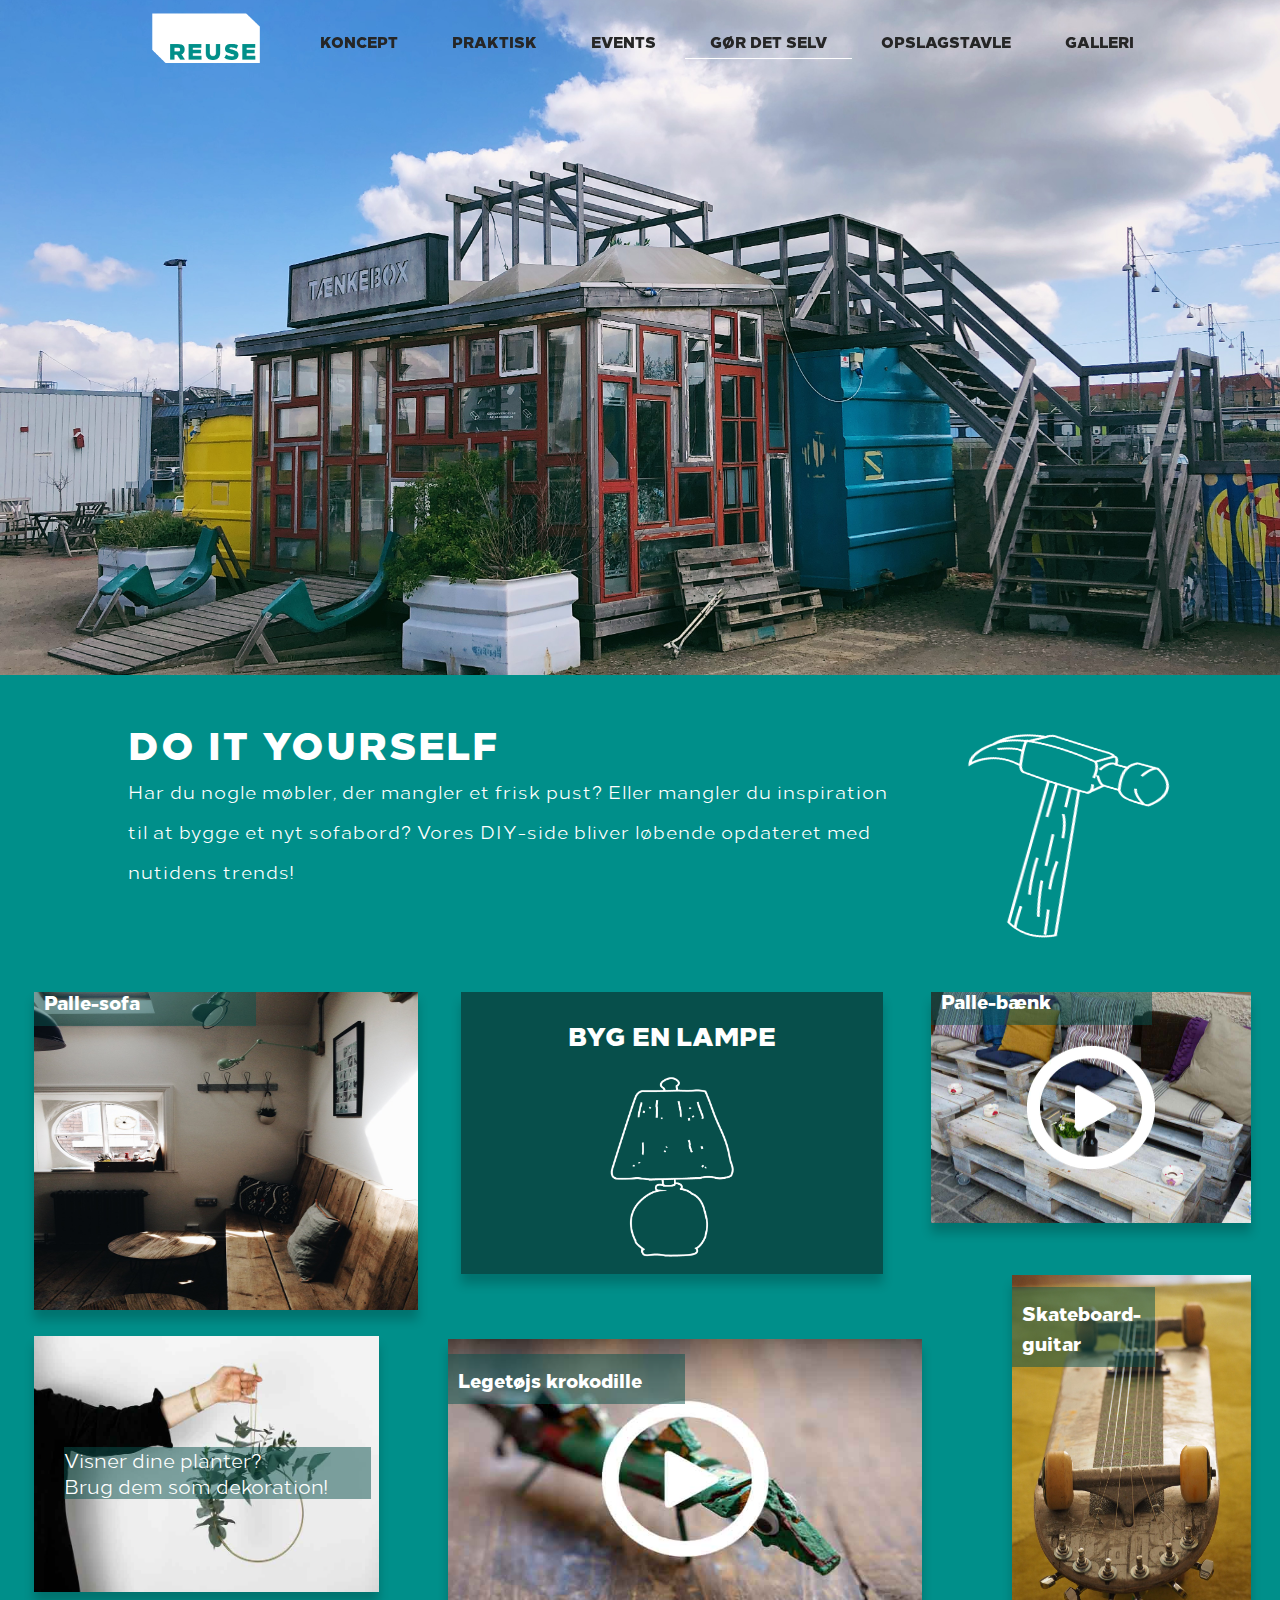
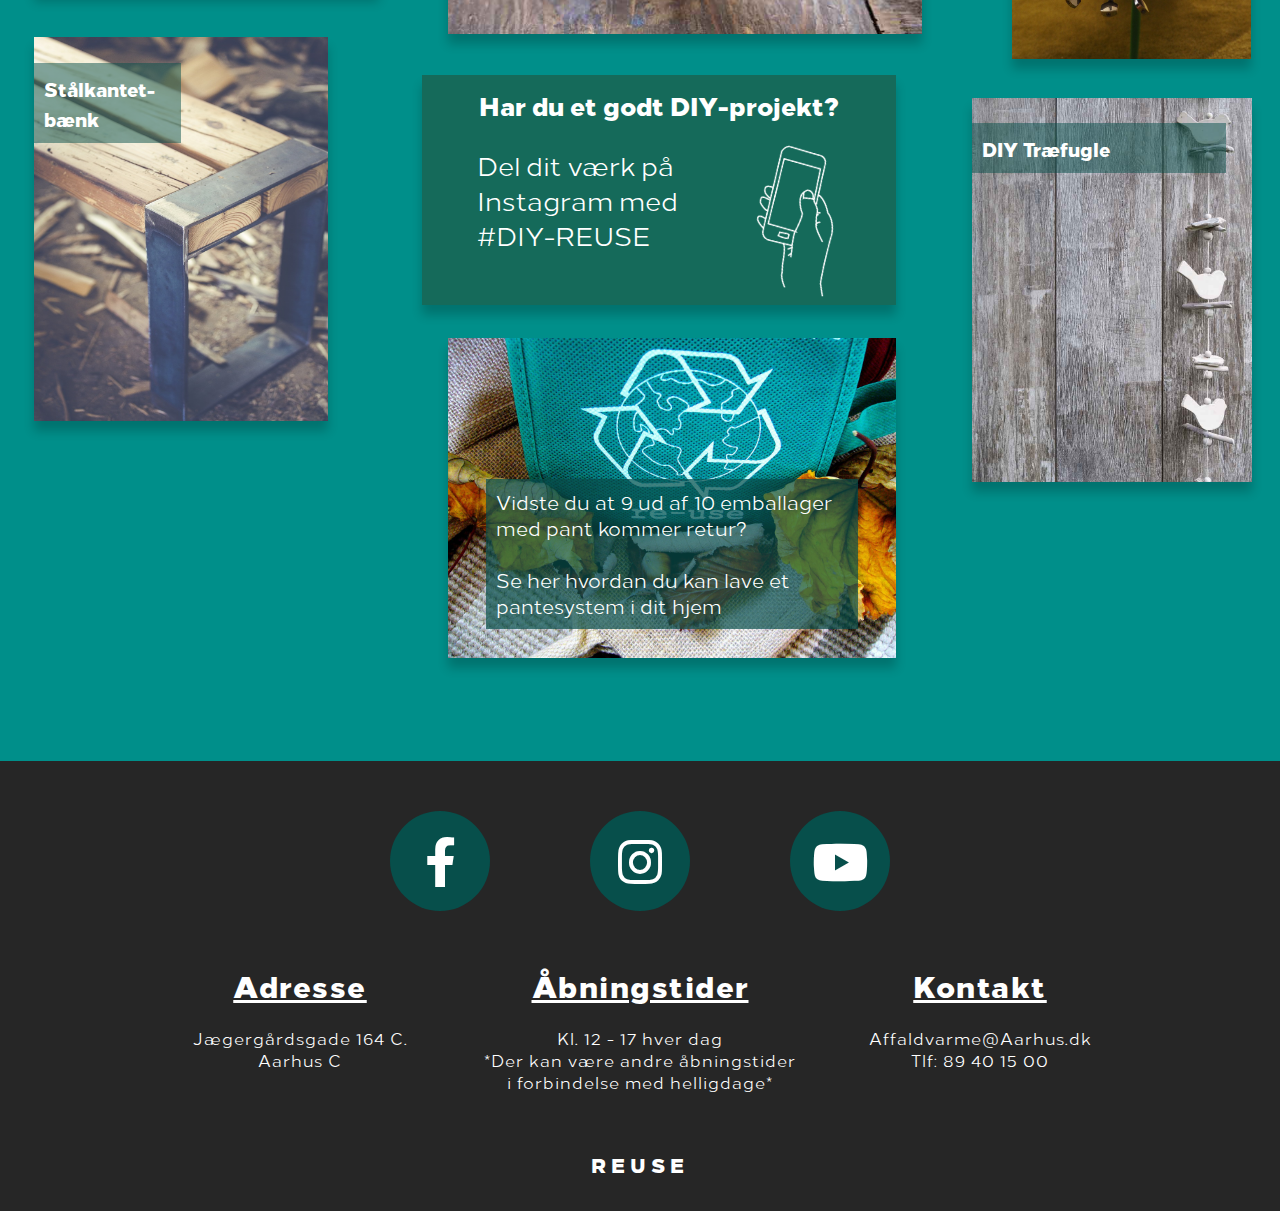
==== commit 772b7cb6: "Galleri tilføjet i menu" ====
--- a/diy.html
+++ b/diy.html
@@ -24,8 +24,9 @@
             <a href="praktisk.html">Praktisk</a>
             <a href="faq.html">FAQ</a>
             <a href="events.html">Events</a>
-            <a href="diy.html">DIY</a>
+            <a href="diy.html">Gør det selv</a>
             <a href="opslagstavle.html">Opslagstavle</a>
+            <a href="galleri.html">Galleri</a>
         </div>
         <a href="javascript:void(0);" class="icon" onclick="myFunction()">
             <i class="fa fa-bars"></i>
@@ -51,8 +52,9 @@
                     </ul>
                 </li>
                 <li><a href="events.html" class="tt">Events</a></li>
-                <li><a href="diy.html" class="tt active">DIY</a></li>
+                <li><a href="diy.html" class="tt active">Gør det selv</a></li>
                 <li><a href="opslagstavle.html" class="tt">Opslagstavle</a></li>
+                <li><a href="galleri.html" class="tt">Galleri</a></li>
             </ul>
         </nav>
         <!--------------------------------Navigationsbar slut------------------------------------->
--- a/CSS/diy-design.css
+++ b/CSS/diy-design.css
@@ -98,7 +98,7 @@
     color: white;
     padding: 10px 16px;
     text-decoration: none;
-    font-size: 20px;
+    font-size: 15px;
     display: block;
     font-family: overskrift;
 }
@@ -166,10 +166,10 @@
 }
 
 nav ul li .tt {
-    font-size: 20px;
+    font-size: 15px;
     line-height: 80px;
     color: #262626;
-    padding: 5px 30px;
+    padding: 5px 25px;
     text-decoration: none;
     text-transform: uppercase;
     transition: .5s;
@@ -750,7 +750,7 @@
 
 /*-------------------------------------------MEDIA QUERY-----------------------------------*/
 
-@media (max-width: 1010px) {
+@media (max-width: 1050px) {
 
     nav {
         display: none;
